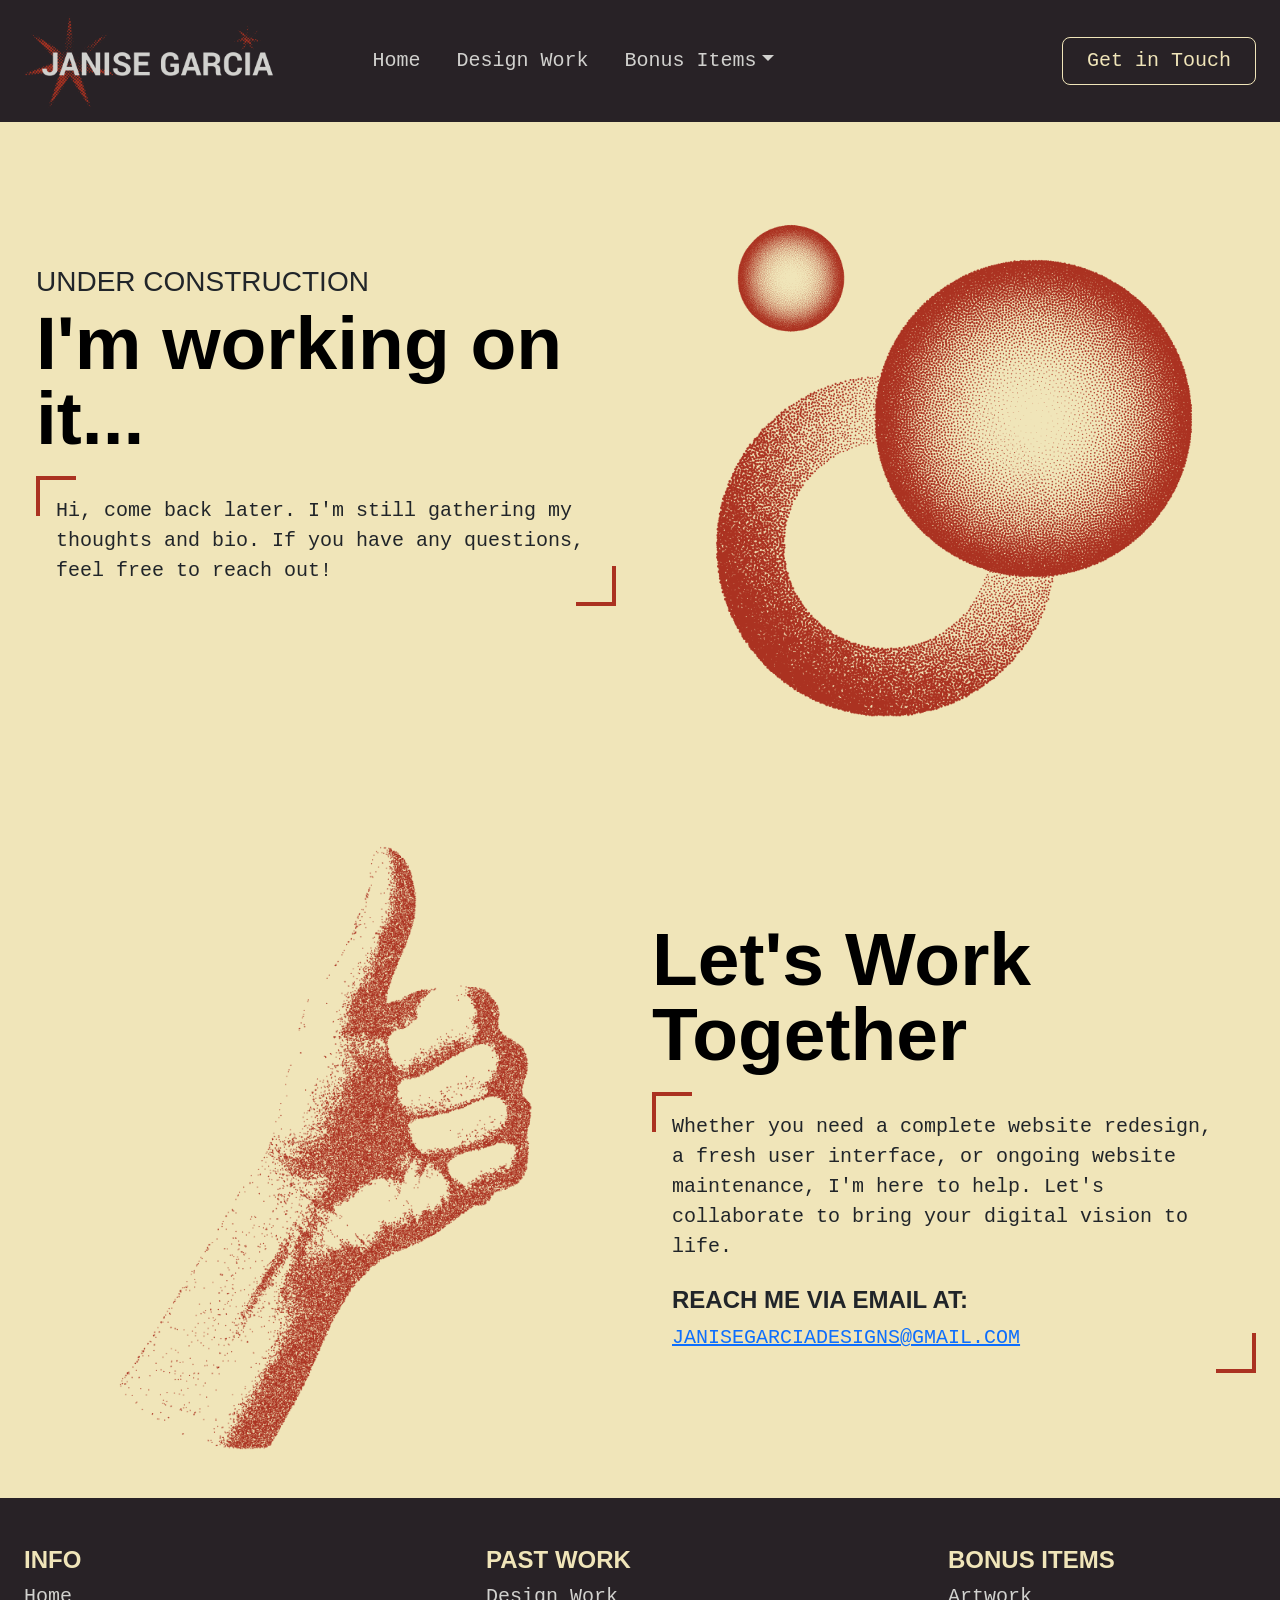
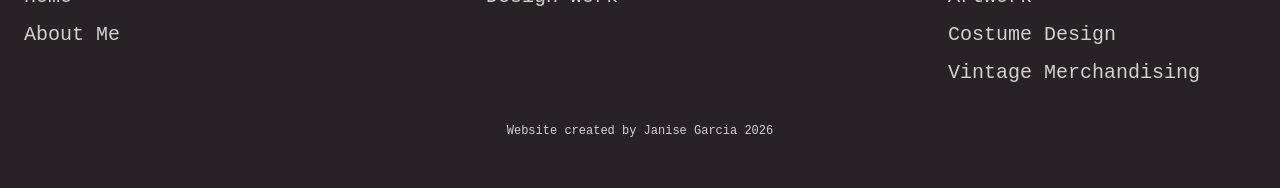
==== about-me.html @ a2112a42 "navigation update" ====
<!doctype html>
<html lang="en">
  <head>
    <meta charset="utf-8">
    <meta name="viewport" content="width=device-width, initial-scale=1.0">
    <title>JANISE GARCIA | ABOUT ME</title>
    <!-- Bootstrap CSS -->
    <link rel="stylesheet" href="bootstrap-5.3.8-dist/css/bootstrap.min.css">
        <!-- Main CSS -->
    <link rel="stylesheet" href="css/main.css">



  </head>
  <body>

<!-- Navigation -->
<nav class="navbar navbar-expand-lg" aria-label="Thirteenth navbar example" >
          <div class="container"> 
              <a class="navbar-brand col-lg-3 me-0" href="index.html">
                <img src="images/logo.png" alt="Janise Garcia Logo" width="250" height="auto">
              </a>            
            <button class="navbar-toggler" type="button"
              data-bs-toggle="collapse"
              data-bs-target="#navbarsExample11"
              aria-controls="navbarsExample11" 
              aria-expanded="false"
              aria-label="Toggle navigation">
              <span class="navbar-toggler"><span>MENU</span></span>
            </button>
            <div
              class="collapse navbar-collapse d-lg-flex"
              id="navbarsExample11">

              <ul class="navbar-nav col-lg-6 justify-content-lg-center">
                <li class="nav-item">
                  <a class="nav-link" href="index.html">Home</a>
                </li>
                <li class="nav-item"><a class="nav-link" href="design-work.html">Design Work</a></li>
                <li class="nav-item dropdown">
                  <a
                    class="nav-link dropdown-toggle"
                    href="#"
                    data-bs-toggle="dropdown"
                    aria-expanded="false">Bonus Items</a>
                  <ul class="dropdown-menu">
                    <li><a class="dropdown-item active" aria-current="page" href="about-me.html">About Me</a></li>
                    <li>
                      <a class="dropdown-item" href="artwork.html">Artwork</a>
                    </li>
                    <li>
                      <a class="dropdown-item" href="vintage-merchandising.html">Vintage Merchandising</a>
                    </li>
                  </ul>
                </li>
              </ul>
              <div class="d-lg-flex col-lg-3 justify-content-lg-end">
                      <button type="button" class="btn btn-outline-secondary btn-lg px-4">
                        Get in Touch
                      </button>
              </div>
            </div>
          </div>
        </nav>


<!-- Hero -->
      <div class="hero container">
        <div class=" hero-content row flex-lg-row-reverse align-items-center g-5 py-5">
          <div class="col-10 col-sm-8 col-lg-6">
            <img
              src="images/inprogress2.png"
              class="d-block mx-lg-auto img-fluid"
              alt="Bootstrap Themes"
              width="700"
              height="500"
              loading="lazy"
            />
          </div>
          <div class="col-lg-6">
            <h3>UNDER CONSTRUCTION</h3>
            <h1 class="display-5 fw-bold text-body-emphasis lh-1 mb-3">
              I'm working on it...
            </h1>
            <div class="box">
            <p>
              Hi, come back later. I'm still gathering my thoughts and bio. If you have any questions, 
              feel free to reach out!
            </p>
            </div>
            <div class="tibit mt-5 pb-0 mb-0">
              <h3><strong>
                </strong>
              </h3>
            </div>
            <div class="d-grid gap-2 d-md-flex justify-content-md-start">
            </div>
          </div>
        </div>
      </div>


      
<!-- Contact Me -->
      <div class="contact container">
        <div class="contact-content row flex-lg-row-reverse align-items-center py-5">
                    <div class="col-lg-6">
            <h1 class="display-5 fw-bold text-body-emphasis lh-1 mb-3">
              Let's Work Together
            </h1>
            <div class="box">
            <p class="lead">
            Whether you need a complete website redesign, a fresh user interface,
            or ongoing website maintenance, I'm here to help. Let's collaborate
            to bring your digital vision to life.
            </p>
            <br>
            <h4><strong>REACH ME VIA EMAIL AT:</strong></h4>
            <p class="lead">
            <a href="mailto:janisegarciadesigns@gmail.com">JANISEGARCIADESIGNS@GMAIL.COM</a></p>
          </div>
          </div>
          <div class="col-10 col-sm-8 col-lg-6">
            <img
              src="images/thumbsup.png"
              class="d-block mx-lg-auto img-fluid"
              alt="Bootstrap Themes"
              width="700"
              height="500"
              loading="lazy"
            />
          </div>
        </div>
      </div>






<!-- footer -->
      <section class="footer container">
        <div class="row py-lg-5">
          <div class=" mx-auto">
      <footer class="py-0">
        <div class="d-flex justify-content-between align-items-top">
          <div class="col-6 col-md-3 mb-3">
            <h4>INFO</h4>
            <ul class="nav flex-column">
              <li class="nav-item mb-2">
                <a href="#" class="footer-link p-0 text-body-secondary">Home</a>
              </li>
              <li class="nav-item mb-2">
                <a href="#" class="footer-link p-0 text-body-secondary">About Me</a>
              </li>
            </ul>
          </div>
          <div class="col-6 col-md-3 mb-3">
            <h4>PAST WORK</h4>
            <ul class="nav flex-column">
              <li class="nav-item mb-2">
                <a href="#" class="footer-link p-0 text-body-secondary">Design Work</a>
              </li>
            </ul>
          </div>
          <div class="col-6 col-md-3 mb-3">
            <h4>BONUS ITEMS</h4>
            <ul class="nav flex-column">
              <li class="nav-item mb-2">
                <a href="#" class="footer-link p-0 text-body-secondary">Artwork</a>
              </li>
              <li class="nav-item mb-2">
                <a href="#" class="footer-link p-0 text-body-secondary">Costume Design</a>
              </li>
              <li class="nav-item mb-2">
                <a href="#" class="footer-link p-0 text-body-secondary">Vintage Merchandising</a>
              </li>
            </ul>
          </div>
        </div>
      </footer>
      <p class="footer text">Website created by Janise Garcia 2026</p>
    </div>
  </div>
</section>






    
    
    <!-- Bootstrap JS (place before closing body tag) -->
    <script src="bootstrap-5.3.8-dist/js/bootstrap.bundle.min.js"></script>
  </body>
</html>
---- css/main.css ----
* {
margin: 0;
padding: 0;
box-sizing: border-box;
}

@font-face {
            font-family: 'Geist';
            src: url('Geist/static/Geist-Black.ttf') format('ttf');
            src: url('Geist/static/Geist-Bold.ttf') format('ttf');
            src: url('Geist/static/Geist-ExtraBold.ttf') format('ttf');
            src: url('Geist/static/Geist-ExtraLight.ttf') format('ttf');

            src: url('Geist/static/Geist-Light.ttf') format('ttf');
            src: url('Geist/static/Geist-Medium.ttf') format('ttf');
            src: url('Geist/static/Geist-Regular.ttf') format('ttf');
            src: url('Geist/static/Geist-SemiBold.ttf') format('ttf');
            src: url('Geist/static/Geist-Thin.ttf') format('ttf');

        }

@font-face {
            font-family: 'Geist Mono';
            src: url('Geist_Mono/static/GeistMono-Black.ttf') format('ttf');
            src: url('Geist_Mono/static/GeistMono-Bold.ttf') format('ttf');
            src: url('Geist_Mono/static/GeistMono-ExtraBold.ttf') format('ttf');
            src: url('Geist_Mono/static/GeistMono-ExtraLight.ttf') format('ttf');

            src: url('Geist_Mono/static/GeistMono-Light.ttf') format('ttf');
            src: url('Geist_Mono/static/GeistMono-Medium.ttf') format('ttf');
            src: url('Geist_Mono/static/GeistMono-Regular.ttf') format('ttf');
            src: url('Geist_Mono/static/GeistMono-SemiBold.ttf') format('ttf');
            src: url('Geist_Mono/static/GeistMono-Thin.ttf') format('ttf');

        }

html, body {
  overflow-x: hidden;
  max-width: 100%;
}


 body {
font-family: 'Geist Mono', monospace;
font-weight: 400;
font-style: normal;
        }
 h1, h2, h3, h4 {
  font-family: "Geist Sans", sans-serif;
  font-optical-sizing: auto;
font-weight: 400;
  font-style: normal;        
}

h1{font-size:75px!important;}

p.footer.text{text-align: center; font-size:12px; margin-bottom:0px; margin-top:10px;}

.d-flex.justify-content-between.align-items-top h4{color:#f0e5b9;font-weight: 700 !important;}

  .logo{
   font-family: "Geist Sans", sans-serif;
  font-optical-sizing: auto;
  font-weight:400;
 }



nav{background:#282226;color:#d1d1ce;}
nav{background:#282226;color:#d1d1ce;}


.navbar.navbar-expand-lg{
    width: 100%;
    max-width: 100%;
    height: auto;
padding-right:24px;
    padding-left: 24px;
}
.navbar.navbar-expand-lg .container{width:100%;max-width:100%;height:auto;padding:0px;}

.navbar-toggler { border:none!important;color:#f0e5b9;
}

@media (min-width: 960px) {
    .flex-lg-row-reverse {
        flex-direction: row-reverse !important;
    }
  }

@media (min-width: 992px) {
    .navbar-expand-lg .navbar-collapse {
        justify-content:space-between;
    }
}
 



 .hero {background:#f0e5b9;width:100%;max-width:100%;height:auto;}
 .hero-content {
    margin-left: auto;
    margin-right: auto;
    max-width: 1350px;
}

.past-work{background:#282226;color:#d1d1ce;width:100%;max-width:100%;height:auto;}
.past-work h1{color:#f0e5b9!important;}
.past-work-content {
    margin-left: auto;
    margin-right: auto;
    max-width: 1350px;
}

.album{background:#282226;color:#d1d1ce;width:100%;max-width:100%;}
.album-card{
    margin-left: auto;
    margin-right: auto;
    max-width: 1350px;}

.contact{background:#f0e5b9;width:100%;max-width:100%;}
.contact-content {
    margin-left: auto;
    margin-right: auto;
    max-width: 1350px;
}


.box {
  --b: 4px;   /* thickness of the border */
  --c: #ab3221;   /* color of the border */
  --w: 40px;  /* width of border */
  padding: var(--b); /* space for the border */
  position:relative;
  padding:20px 20px 20px 20px;
  margin-top:20px;
}
.box::before {
  content :"";
  position: absolute;
  inset: 0;
  background: var(--c,red);
  --_g: #0000 90deg,#000 0;
  --_p: var(--w) var(--w) no-repeat;
  --mask:
    conic-gradient(from 90deg  at top    var(--b) left  var(--b),var(--_g)) 0    0    / var(--_p),
    conic-gradient(from -90deg at bottom var(--b) right var(--b),var(--_g)) 100% 100% / var(--_p);
    -webkit-mask: var(--mask);
            mask: var(--mask);
}


.box p{padding-bottom:0px; margin-bottom:0px;font-size: 1.25rem;
    font-weight:300;}

h4.details{
    font-size: 15px !important;
    padding: 5px;
    background: #c8af6c;
    color: #282226;
    margin-bottom: 18px;
    font-weight: 600;
}


h3.title{font-weight:800;color:#f0e5b9!important;}


.thumbnail{
  height:225px;
  background-size: cover; /* Ensures the image covers the entire area, potentially cropping edges */
  background-position: center; /* Centers the image */
  background-repeat: no-repeat; /* Prevents image repetition */
}


.thumbnail2{
  height:225px;
  background-size: contain; /* Ensures the image covers the entire area, potentially cropping edges */
  background-position: center; /* Centers the image */
  background-repeat: no-repeat; /* Prevents image repetition */
}



button.btn.btn-outline-secondary{
    border-color:#f0e5b9;
    color:#f0e5b9;
}

button.btn.btn-outline-secondary:hover{
    background-color:#f0e5b9;
    color: #282226;
}

.tools.container{background-color:#c8af6c;color:#282226;width:100%;max-width:100%;height:auto;}
.tools.container h1{color:#282226!important;}
.tools-content {
    margin-left: auto;
    margin-right: auto;
    max-width: 1350px;
}

section.footer{background:#282226;color:#d1d1d1;width:100%;max-width:100%;height:auto;}
li .nav-item{color:#d1d1d1;}


.port{display: flex;justify-content: space-between;}
.project{width:100%;}
.innerproject{background:linear-gradient(305deg, rgb(0 0 0 / 90%) 0%, rgb(0 0 0 / 80%) 23%, rgb(171 50 33 / 81%) 100%);height: 100%;display: flex;
    flex-direction: column;
    align-items: center;
    justify-content: space-between;}

.navbar-nav .nav-link.active{
  color:#f0e5b9!important; border-bottom: 1px solid red;
}
.navbar-nav .nav-link:hover{
  color:#f0e5b9!important; border-bottom: 1px solid red;
}

.nav-link {
  font-size:20px!important;
  color:#d1d1ce!important;
  margin:0px 0px 0px 20px;
    display: block;
    padding: var(--bs-nav-link-padding-y) var(--bs-nav-link-padding-x);
    font-weight: var(--bs-nav-link-font-weight);
    text-decoration: none;
    background: 0 0;
    border: 0;
    transition: color .15s 
ease-in-out, background-color .15s 
ease-in-out, border-color .15s 
ease-in-out;
}

footer{    margin-left: auto;
    margin-right: auto;
    max-width: 1350px;

}
.footer-link{
  font-size:20px!important;
  color:#d1d1ce!important;
    display: block;
    padding: var(--bs-nav-link-padding-y) var(--bs-nav-link-padding-x);
    font-weight: var(--bs-nav-link-font-weight);
    text-decoration: none;
    background: 0 0;
    border: 0;
    transition: color .15s 
ease-in-out, background-color .15s 
ease-in-out, border-color .15s 
ease-in-out;
}


section.footer{
  padding-left:24px;
  padding-right:24px;
}

.box a[href^="mailto:"] {
  overflow-wrap: anywhere;
}

@media (max-width:991px) {
.navbar.navbar-expand-lg{
  padding-right: 15px;
  padding-left:15px;}
  .navbar-toggler{
    padding:0px;}
  .hero-content.row.flex-lg-row-reverse.align-items-center.g-5.py-5 .col-lg-6{
       padding:0px;
   }
   .hero{
       padding-left:15px!important;padding-right:15px!important;
   }
   .mx-auto{padding-left:0px; padding-right:0px;}
.past-work{
    padding-left:15px!important;
    padding-right:15px!important;
}
.album-card.container.pb-5{
    padding-left:15px!important;
    padding-right:15px!important;
}
.tools.container{
    padding-left:15px!important;
    padding-right:15px!important;
}

.contact-content.row.flex-lg-row-reverse.align-items-center.py-5 .col-lg-6{
       padding:0px;
   }

   .contact .container{
       padding-left:15px!important;
       padding-right:15px!important;
   }
   .footer.container{padding-top:48px!important; padding-bottom:24px!important;}
}


@media (max-width:570px) {
    h1 {
        font-size: 48px !important;
    }
  
.row.row-cols-1.row-cols-sm-1.row-cols-md-1.py-5 .col .d-flex.flex-row.justify-content-start{
  display:flex!important;    
  flex-direction: column!important;

}
.d-flex.flex-row.justify-content-start .px-4{
  padding-left:0px!important;
  padding-right:0px!important;
}
.row.row-cols-1.row-cols-sm-2.row-cols-md-3.g-3{
  row-gap:28px;
}
.row.row-cols-1.row-cols-sm-1.row-cols-md-1.py-5{
  padding-bottom:0px!important;
}
.thumbnail {
    height: 325px!important;
}
button.btn.btn-outline-secondary.btn-lg.px-4{
    padding:8px 24px!important;
}


}
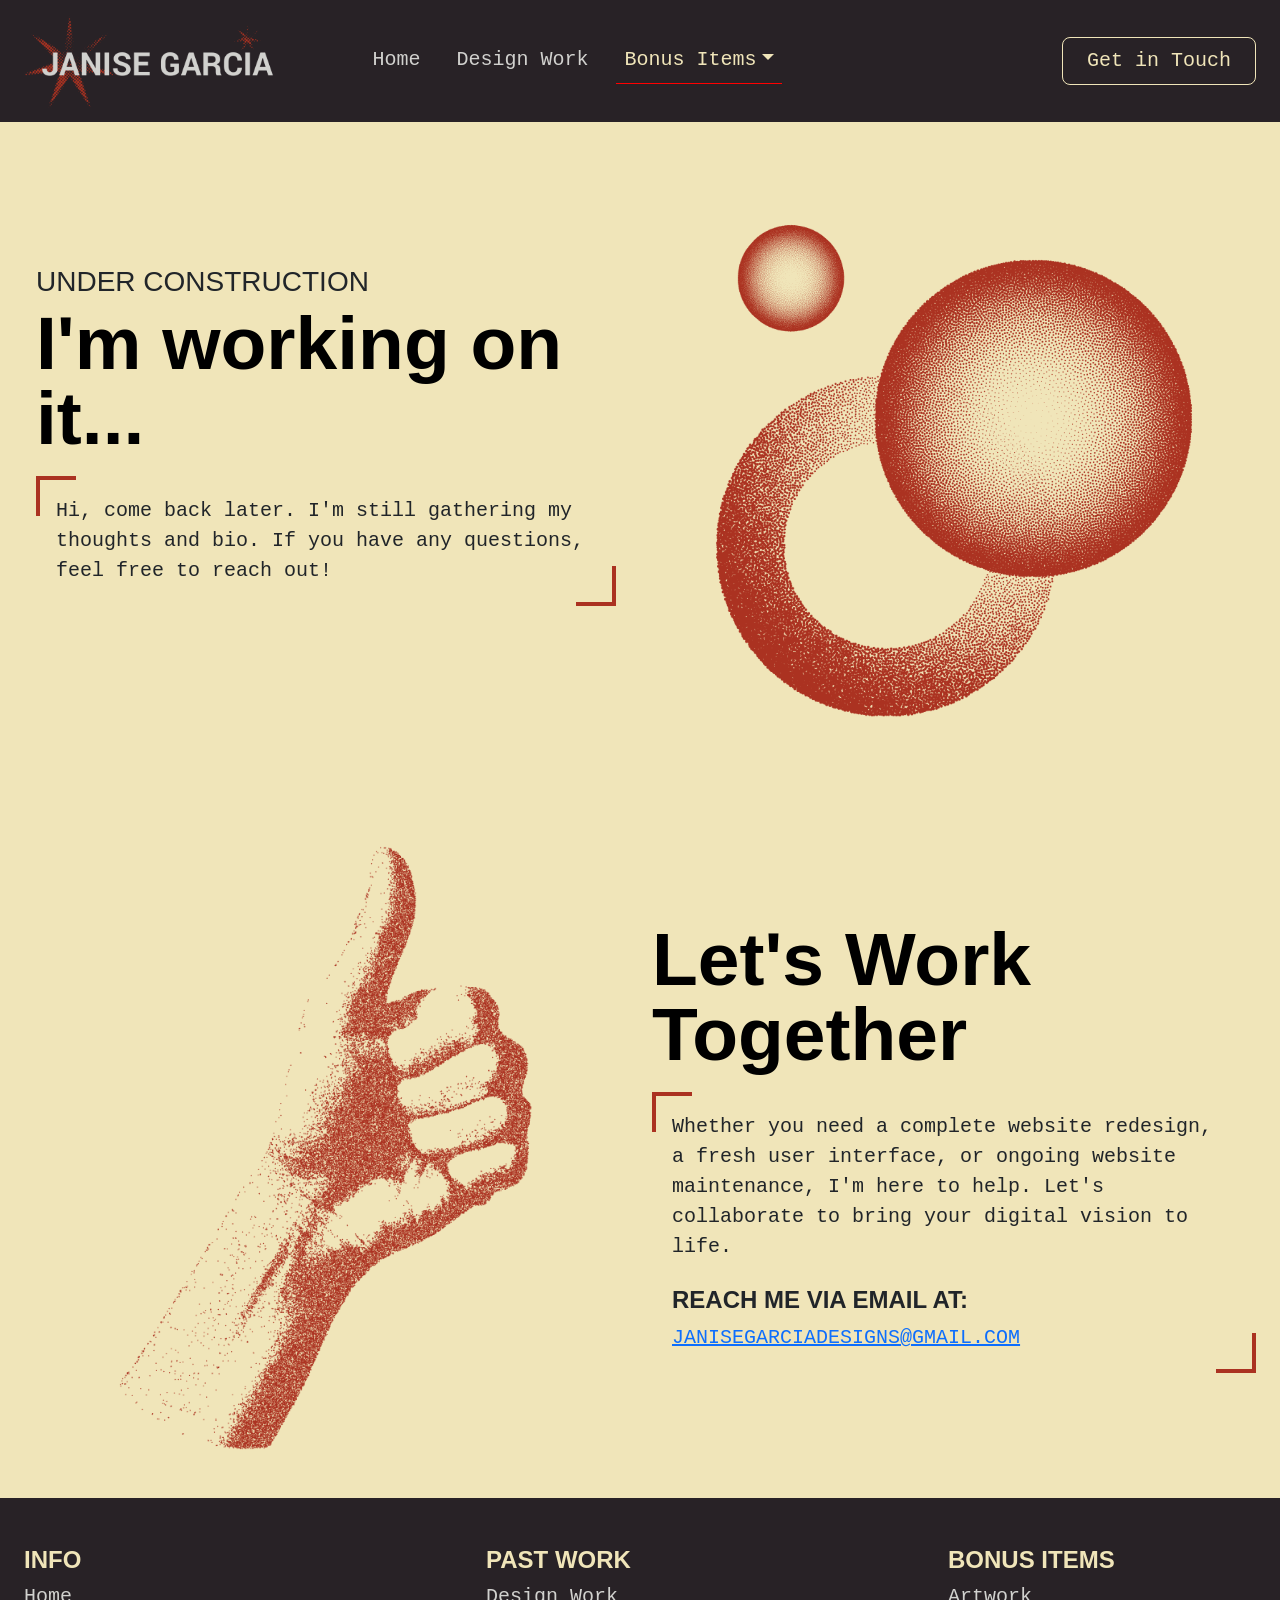
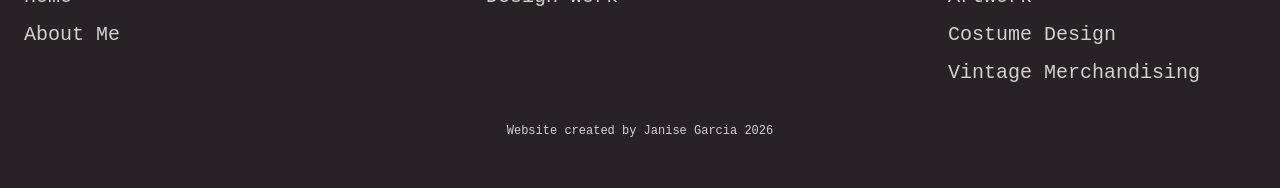
==== commit 4e703129: "about me active link" ====
--- a/about-me.html
+++ b/about-me.html
@@ -39,7 +39,7 @@
                 <li class="nav-item"><a class="nav-link" href="design-work.html">Design Work</a></li>
                 <li class="nav-item dropdown">
                   <a
-                    class="nav-link dropdown-toggle"
+                    class="nav-link dropdown-toggle active"
                     href="#"
                     data-bs-toggle="dropdown"
                     aria-expanded="false">Bonus Items</a>
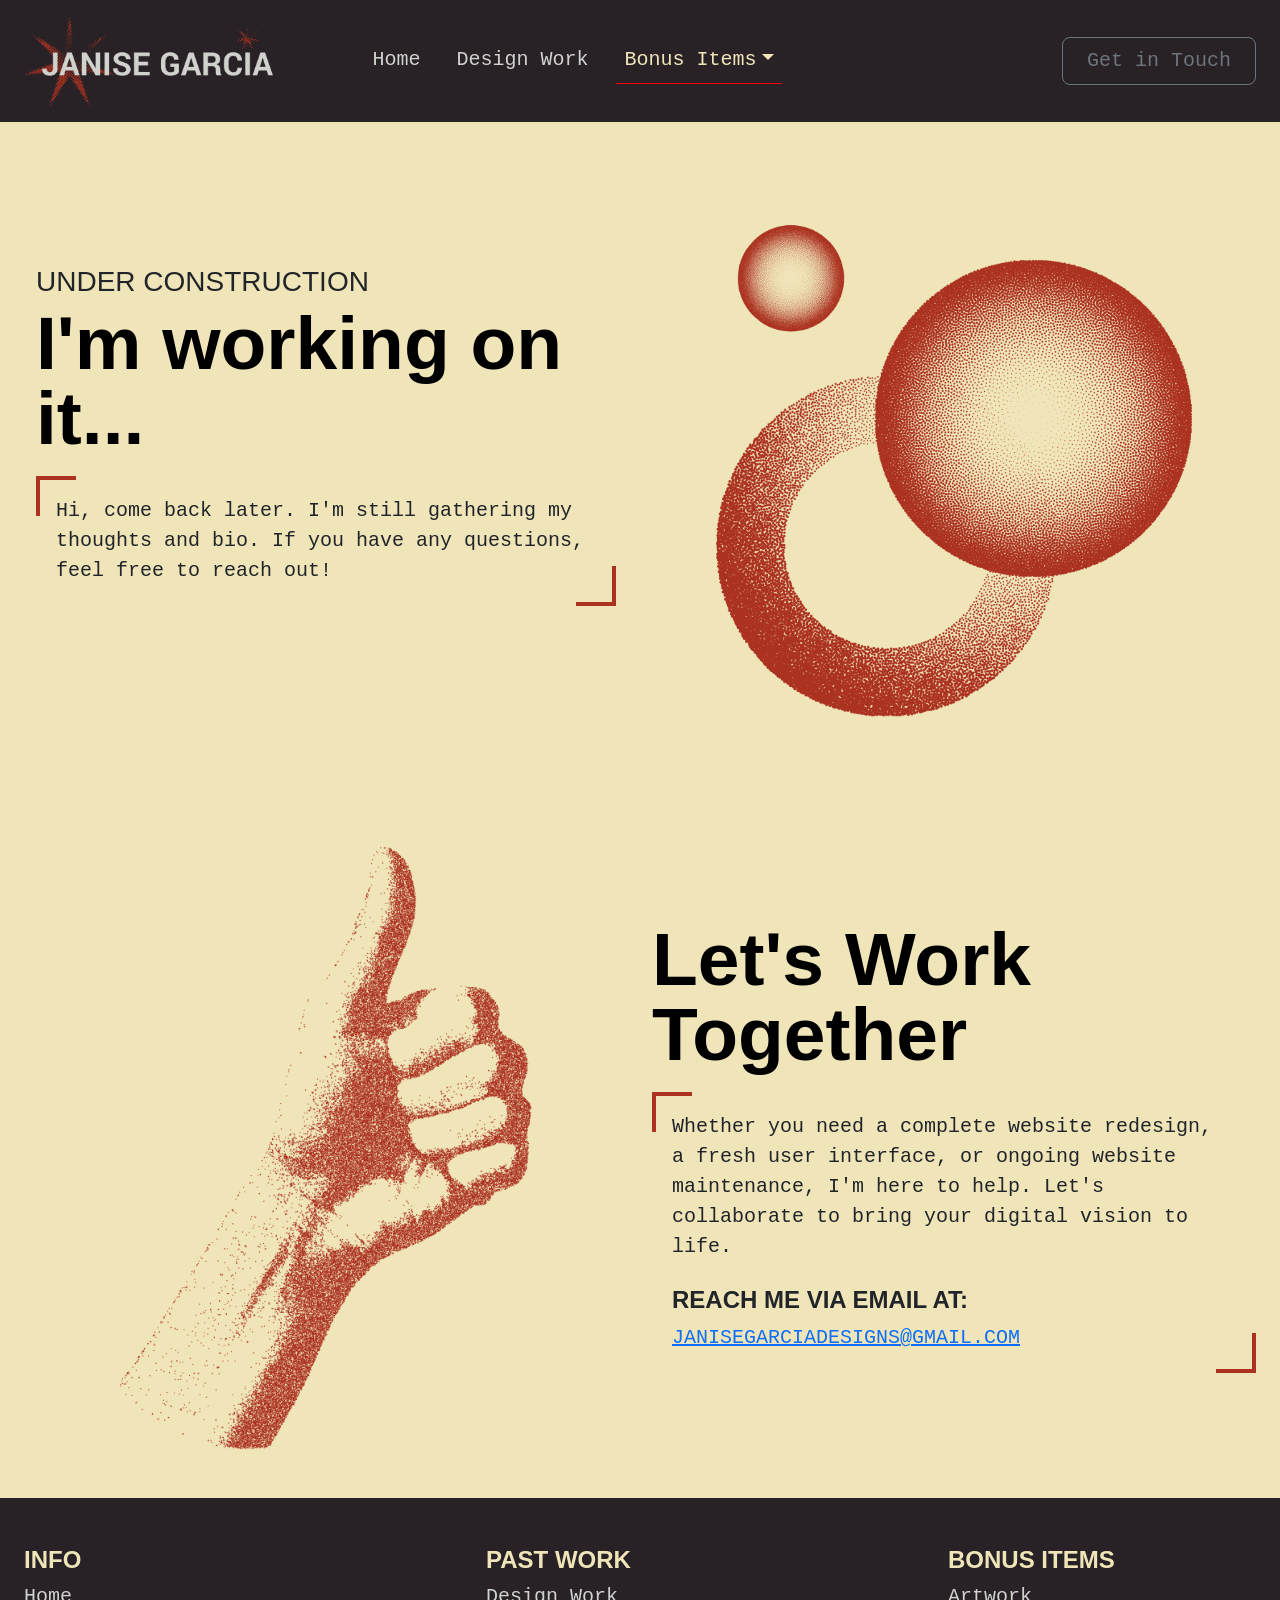
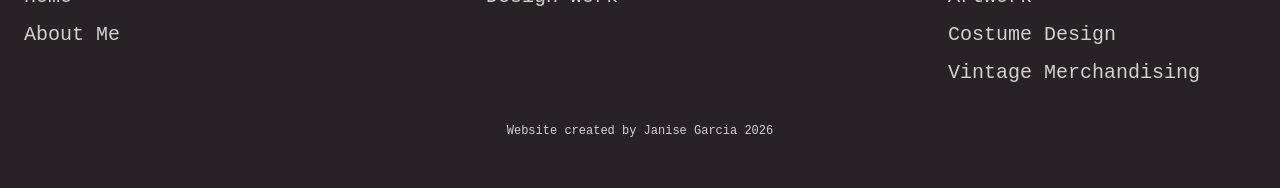
==== commit bf55e725: "button update" ====
--- a/about-me.html
+++ b/about-me.html
@@ -54,11 +54,11 @@
                   </ul>
                 </li>
               </ul>
-              <div class="d-lg-flex col-lg-3 justify-content-lg-end">
-                      <button type="button" class="btn btn-outline-secondary btn-lg px-4">
-                        Get in Touch
-                      </button>
-              </div>
+<div class="d-lg-flex col-lg-3 justify-content-lg-end">
+  <a href="index.html#contact" class="btn btn-outline-secondary btn-lg px-4">
+    Get in Touch
+  </a>
+</div>
             </div>
           </div>
         </nav>
--- a/css/main.css
+++ b/css/main.css
@@ -39,7 +39,9 @@
   overflow-x: hidden;
   max-width: 100%;
 }
-
+html {
+  scroll-behavior: smooth;
+}
 
  body {
 font-family: 'Geist Mono', monospace;
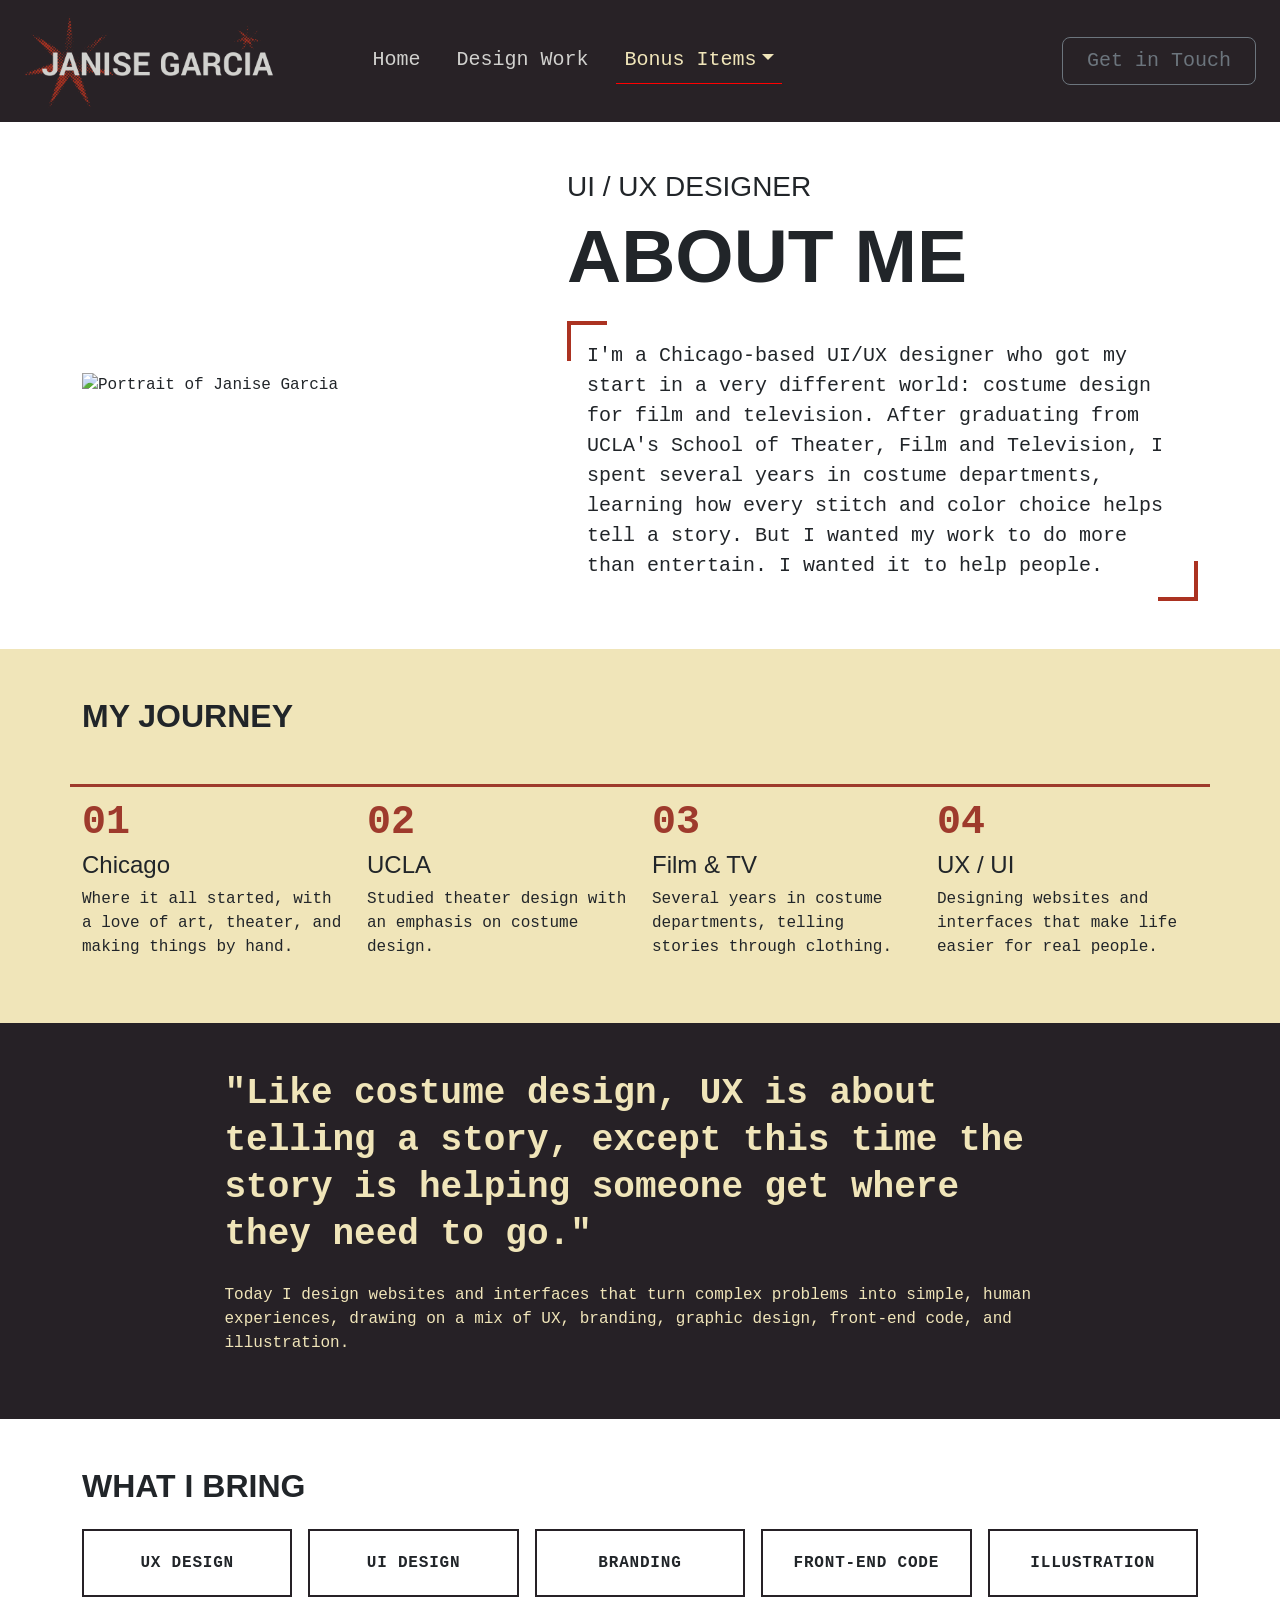
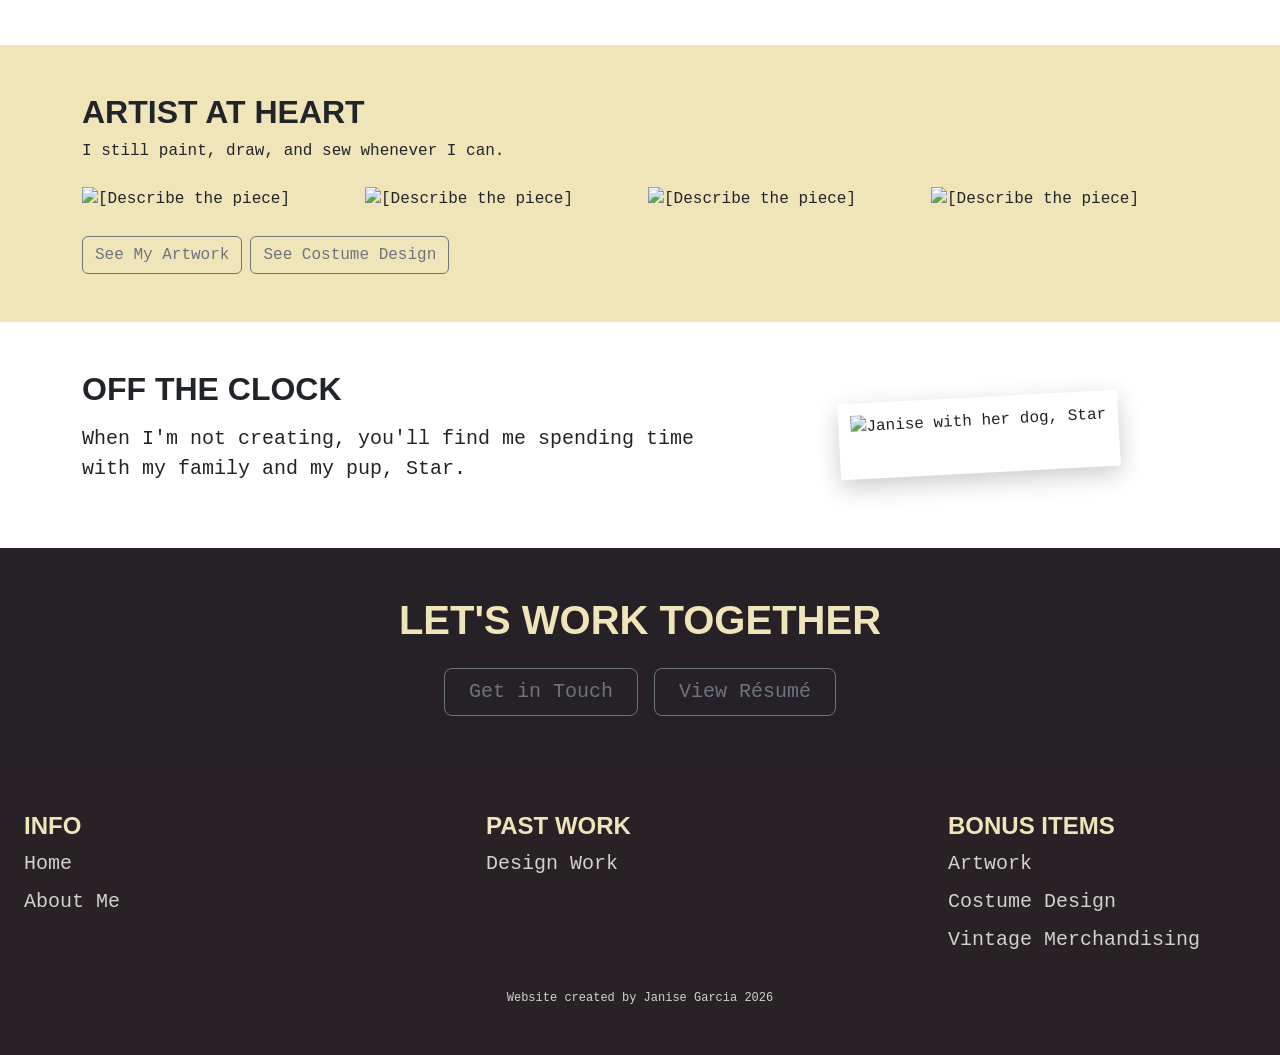
==== commit 37b0e23a: "update About Me" ====
--- a/about-me.html
+++ b/about-me.html
@@ -65,74 +65,128 @@
 
 
 <!-- Hero -->
-      <div class="hero container">
-        <div class=" hero-content row flex-lg-row-reverse align-items-center g-5 py-5">
-          <div class="col-10 col-sm-8 col-lg-6">
-            <img
-              src="images/inprogress2.png"
-              class="d-block mx-lg-auto img-fluid"
-              alt="Bootstrap Themes"
-              width="700"
-              height="500"
-              loading="lazy"
-            />
-          </div>
-          <div class="col-lg-6">
-            <h3>UNDER CONSTRUCTION</h3>
-            <h1 class="display-5 fw-bold text-body-emphasis lh-1 mb-3">
-              I'm working on it...
-            </h1>
-            <div class="box">
-            <p>
-              Hi, come back later. I'm still gathering my thoughts and bio. If you have any questions, 
-              feel free to reach out!
-            </p>
-            </div>
-            <div class="tibit mt-5 pb-0 mb-0">
-              <h3><strong>
-                </strong>
-              </h3>
-            </div>
-            <div class="d-grid gap-2 d-md-flex justify-content-md-start">
-            </div>
-          </div>
-        </div>
-      </div>
-
-
-      
-<!-- Contact Me -->
-      <div class="contact container">
-        <div class="contact-content row flex-lg-row-reverse align-items-center py-5">
-                    <div class="col-lg-6">
-            <h1 class="display-5 fw-bold text-body-emphasis lh-1 mb-3">
-              Let's Work Together
-            </h1>
-            <div class="box">
-            <p class="lead">
-            Whether you need a complete website redesign, a fresh user interface,
-            or ongoing website maintenance, I'm here to help. Let's collaborate
-            to bring your digital vision to life.
-            </p>
-            <br>
-            <h4><strong>REACH ME VIA EMAIL AT:</strong></h4>
-            <p class="lead">
-            <a href="mailto:janisegarciadesigns@gmail.com">JANISEGARCIADESIGNS@GMAIL.COM</a></p>
-          </div>
-          </div>
-          <div class="col-10 col-sm-8 col-lg-6">
-            <img
-              src="images/thumbsup.png"
-              class="d-block mx-lg-auto img-fluid"
-              alt="Bootstrap Themes"
-              width="700"
-              height="500"
-              loading="lazy"
-            />
-          </div>
-        </div>
-      </div>
-
+<section class="about-hero container py-5">
+  <div class="row align-items-center g-5">
+    <div class="col-lg-5">
+      <img src="images/about/janise.jpg" class="img-fluid about-photo" alt="Portrait of Janise Garcia">
+    </div>
+    <div class="col-lg-7">
+      <h3>UI / UX DESIGNER</h3>
+      <h1 class="display-5 fw-bold mb-3">ABOUT ME</h1>
+      <div class="box">
+        <p class="lead">
+          I'm a Chicago-based UI/UX designer who got my start in a very different world:
+          costume design for film and television. After graduating from UCLA's School of
+          Theater, Film and Television, I spent several years in costume departments, learning
+          how every stitch and color choice helps tell a story. But I wanted my work to do more
+          than entertain. I wanted it to help people.
+        </p>
+      </div>
+    </div>
+  </div>
+</section>
+
+<!-- Journey -->
+<section class="about-journey">
+  <div class="container py-5">
+    <h2 class="fw-bold mb-5">MY JOURNEY</h2>
+    <div class="row row-cols-1 row-cols-md-2 row-cols-lg-4 g-4">
+      <div class="col journey-step">
+        <span class="journey-number">01</span>
+        <h4>Chicago</h4>
+        <p>Where it all started, with a love of art, theater, and making things by hand.</p>
+      </div>
+      <div class="col journey-step">
+        <span class="journey-number">02</span>
+        <h4>UCLA</h4>
+        <p>Studied theater design with an emphasis on costume design.</p>
+      </div>
+      <div class="col journey-step">
+        <span class="journey-number">03</span>
+        <h4>Film &amp; TV</h4>
+        <p>Several years in costume departments, telling stories through clothing.</p>
+      </div>
+      <div class="col journey-step">
+        <span class="journey-number">04</span>
+        <h4>UX / UI</h4>
+        <p>Designing websites and interfaces that make life easier for real people.</p>
+      </div>
+    </div>
+  </div>
+</section>
+
+<!-- Why I design for people -->
+<section class="about-quote">
+  <div class="container py-5">
+    <div class="row justify-content-center">
+      <div class="col-lg-9">
+        <p class="pull-quote">"Like costume design, UX is about telling a story, except this time the story is helping someone get where they need to go."</p>
+        <p>
+          Today I design websites and interfaces that turn complex problems into simple,
+          human experiences, drawing on a mix of UX, branding, graphic design, front-end code,
+          and illustration.
+        </p>
+      </div>
+    </div>
+  </div>
+</section>
+
+<!-- What I bring -->
+<section class="about-skills container py-5">
+  <h2 class="fw-bold mb-4">WHAT I BRING</h2>
+  <div class="row row-cols-2 row-cols-md-3 row-cols-lg-5 g-3">
+    <div class="col"><div class="skill-tile">UX Design</div></div>
+    <div class="col"><div class="skill-tile">UI Design</div></div>
+    <div class="col"><div class="skill-tile">Branding</div></div>
+    <div class="col"><div class="skill-tile">Front-End Code</div></div>
+    <div class="col"><div class="skill-tile">Illustration</div></div>
+  </div>
+</section>
+
+<!-- Paste your "Tools of the Trade" section from index.html here if you'd like -->
+
+<!-- Artist at heart -->
+<section class="about-artist">
+  <div class="container py-5">
+    <h2 class="fw-bold mb-2">ARTIST AT HEART</h2>
+    <p class="mb-4">I still paint, draw, and sew whenever I can.</p>
+    <div class="row row-cols-2 row-cols-lg-4 g-3 mb-4">
+      <div class="col"><img src="images/about/art-1.jpg" class="img-fluid artist-img" alt="[Describe the piece]" loading="lazy"></div>
+      <div class="col"><img src="images/about/art-2.jpg" class="img-fluid artist-img" alt="[Describe the piece]" loading="lazy"></div>
+      <div class="col"><img src="images/about/art-3.jpg" class="img-fluid artist-img" alt="[Describe the piece]" loading="lazy"></div>
+      <div class="col"><img src="images/about/art-4.jpg" class="img-fluid artist-img" alt="[Describe the piece]" loading="lazy"></div>
+    </div>
+    <div class="d-flex flex-wrap gap-2">
+      <a href="artwork.html" class="btn btn-outline-secondary">See My Artwork</a>
+      <a href="costume-design.html" class="btn btn-outline-secondary">See Costume Design</a>
+    </div>
+  </div>
+</section>
+
+<!-- Off the clock -->
+<section class="about-personal container py-5">
+  <div class="row align-items-center g-5 flex-lg-row-reverse">
+    <div class="col-lg-5 text-center">
+      <img src="images/about/janise-and-star.jpg" class="img-fluid snapshot" alt="Janise with her dog, Star">
+    </div>
+    <div class="col-lg-7">
+      <h2 class="fw-bold mb-3">OFF THE CLOCK</h2>
+      <p class="lead">When I'm not creating, you'll find me spending time with my family and my pup, Star.</p>
+    </div>
+  </div>
+</section>
+
+<!-- Closing -->
+<section class="about-closing">
+  <div class="container py-5 text-center">
+    <h2 class="display-6 fw-bold mb-4">LET'S WORK TOGETHER</h2>
+    <div class="d-flex flex-wrap justify-content-center gap-3">
+      <a href="index.html#contact" class="btn btn-outline-secondary btn-lg px-4">Get in Touch</a>
+      <!-- Optional: remove this button if you don't have a résumé PDF -->
+      <a href="files/janise-garcia-resume.pdf" class="btn btn-outline-secondary btn-lg px-4" target="_blank">View Résumé</a>
+    </div>
+  </div>
+</section>
 
 
 
--- a/css/main.css
+++ b/css/main.css
@@ -267,6 +267,195 @@
 .box a[href^="mailto:"] {
   overflow-wrap: anywhere;
 }
+
+
+/* Alternate background colors between plays */
+.play-section:nth-of-type(even) {
+  background: #f0e5b9;
+}
+
+.play-details {
+  font-size: .9rem;
+  letter-spacing: .05em;
+  text-transform: uppercase;
+  opacity: .75;
+}
+
+/* Costume sketches are usually tall, so use a portrait shape */
+.play-section .art-item img {
+  aspect-ratio: 3 / 2;
+}
+
+/* Keep the header from covering the heading after a jump link */
+.play-section {
+  scroll-margin-top: 20px;
+}
+
+
+
+.vm-photo.floorplan img{
+  aspect-ratio: auto; max-width:770px; width:100%;
+}
+
+.art-item.vm-photo.floorplan {display: flex;
+    flex-direction: column;
+    align-content: center;
+    align-items: center;
+}
+
+
+/* ---------- About Me ---------- */
+
+/* Hero photo */
+.about-photo {
+  width: 100%;
+  aspect-ratio: 4 / 5;
+  object-fit: cover;
+}
+
+/* Journey */
+.about-journey {
+  background: #f0e5b9;
+}
+.journey-step {
+  border-top: 3px solid #9e3a2c;
+  padding-top: 1rem;
+}
+.journey-number {
+  display: block;
+  font-size: 2.5rem;
+  font-weight: 700;
+  color: #9e3a2c;
+  line-height: 1;
+  margin-bottom: .5rem;
+}
+
+/* Pull quote section */
+.about-quote {
+  background: #262126;
+  color: #f0e5b9;
+}
+.pull-quote {
+  font-size: clamp(1.5rem, 3vw, 2.25rem);
+  font-weight: 700;
+  line-height: 1.3;
+  margin-bottom: 1.5rem;
+}
+
+/* Skill tiles */
+.skill-tile {
+  border: 2px solid #262126;
+  padding: 1.25rem 1rem;
+  text-align: center;
+  font-weight: 700;
+  text-transform: uppercase;
+  letter-spacing: .05em;
+  height: 100%;
+}
+
+/* Artist strip */
+.about-artist {
+  background: #f0e5b9;
+}
+.artist-img {
+  width: 100%;
+  aspect-ratio: 1 / 1;
+  object-fit: cover;
+}
+
+/* Snapshot-style personal photo */
+.snapshot {
+  background: #fff;
+  padding: 12px 12px 40px;
+  box-shadow: 0 8px 24px rgba(0, 0, 0, .2);
+  transform: rotate(-3deg);
+  max-width: 360px;
+}
+
+/* Closing */
+.about-closing {
+  background: #262126;
+  color: #f0e5b9;
+}
+
+
+
+
+
+
+
+
+
+
+
+
+
+
+
+
+
+
+
+
+
+/* Alternate background colors between sections */
+.vm-section:nth-of-type(even) {
+  background: #f0e5b9;
+}
+.vm-section {
+  scroll-margin-top: 20px;
+}
+
+.vm-hero-img {
+  width: 100%;
+  aspect-ratio: 4 / 3;
+  object-fit: cover;
+}
+
+/* Before/after and window photos: same shape so pairs line up */
+.ba-photo img,
+.vm-photo img {
+  width: 100%;
+  height: auto;
+  aspect-ratio: 4 / 3;
+  object-fit: cover;
+  cursor: zoom-in;
+}
+
+/* Before / After labels on top of the photo */
+.ba-photo {
+  position: relative;
+  display: block;
+}
+.ba-label {
+  position: absolute;
+  top: 12px;
+  left: 12px;
+  padding: 4px 12px;
+  font-size: .8rem;
+  font-weight: 700;
+  letter-spacing: .08em;
+  text-transform: uppercase;
+  background: #262126;
+  color: #f0e5b9;
+  z-index: 1;
+}
+.ba-label-after {
+  background: #9e3a2c;
+}
+
+
+
+
+
+
+
+
+
+
+
+
+
 
 @media (max-width:991px) {
 .navbar.navbar-expand-lg{
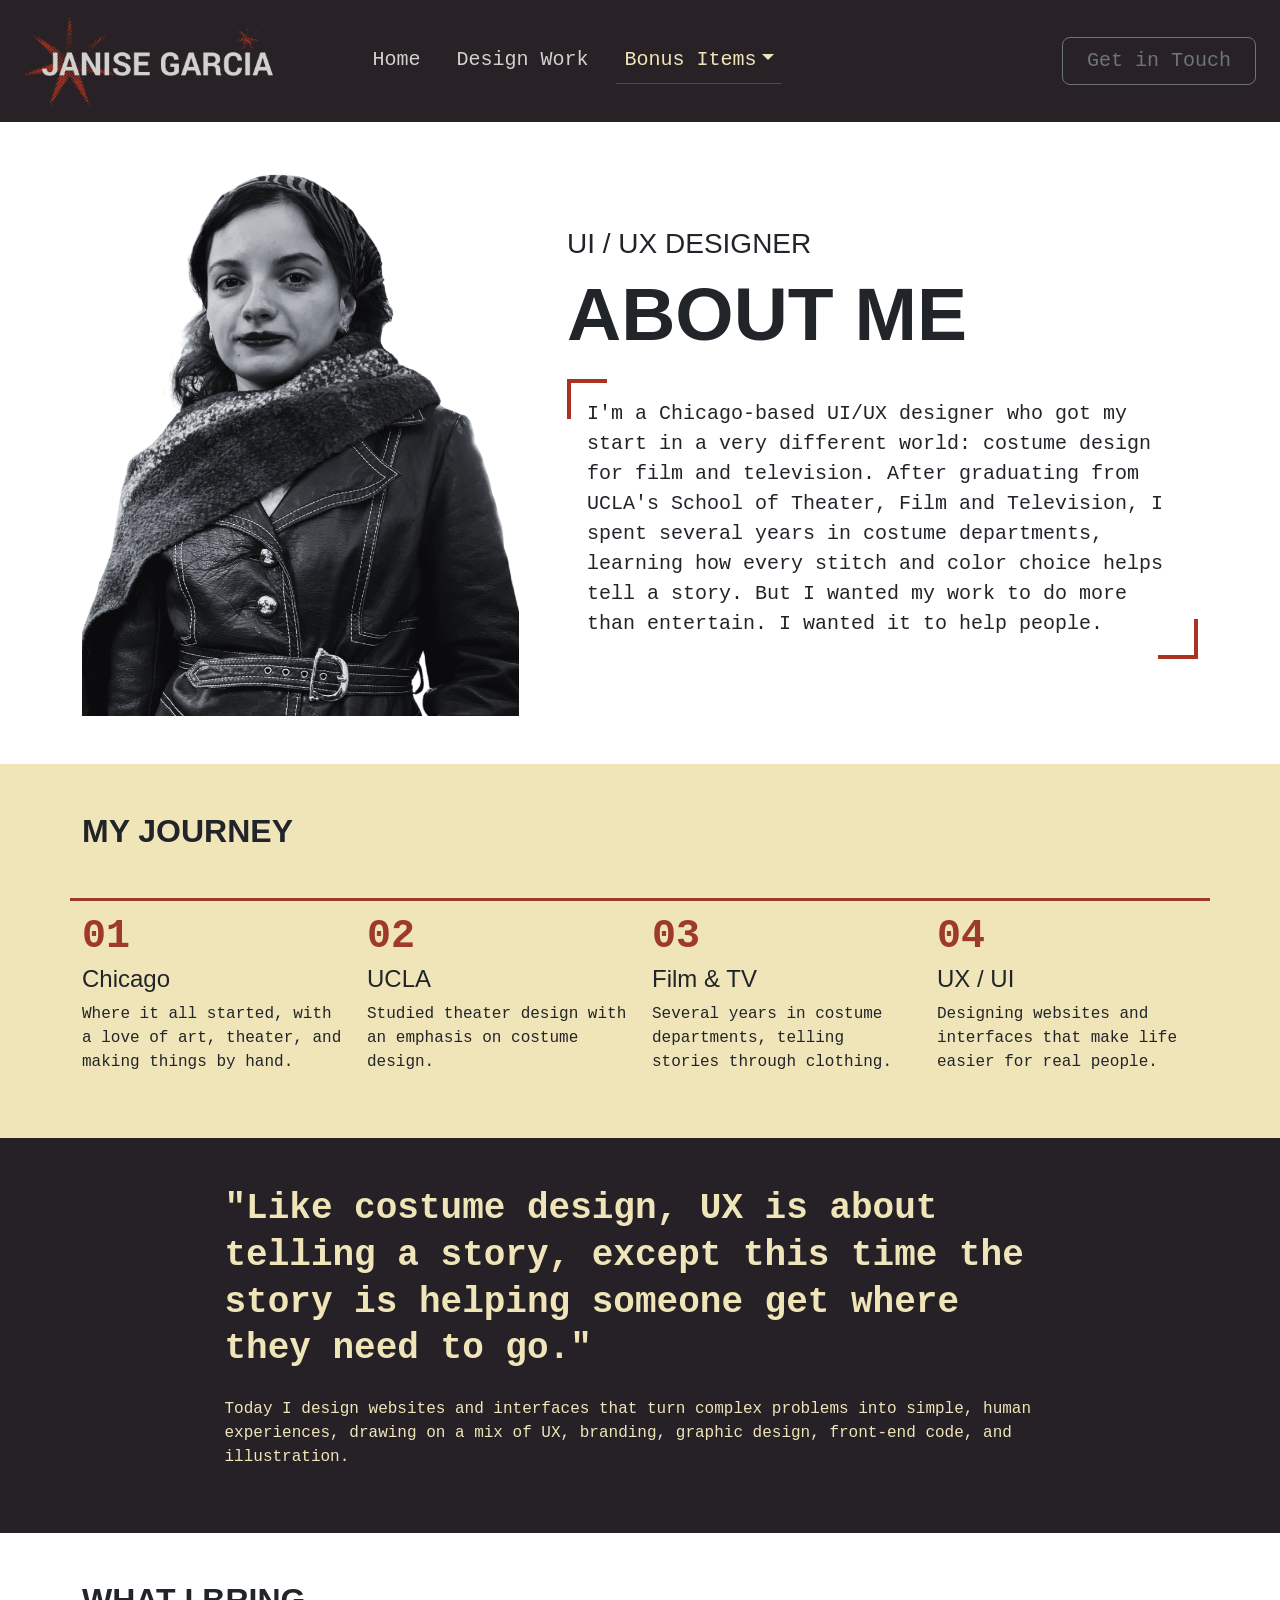
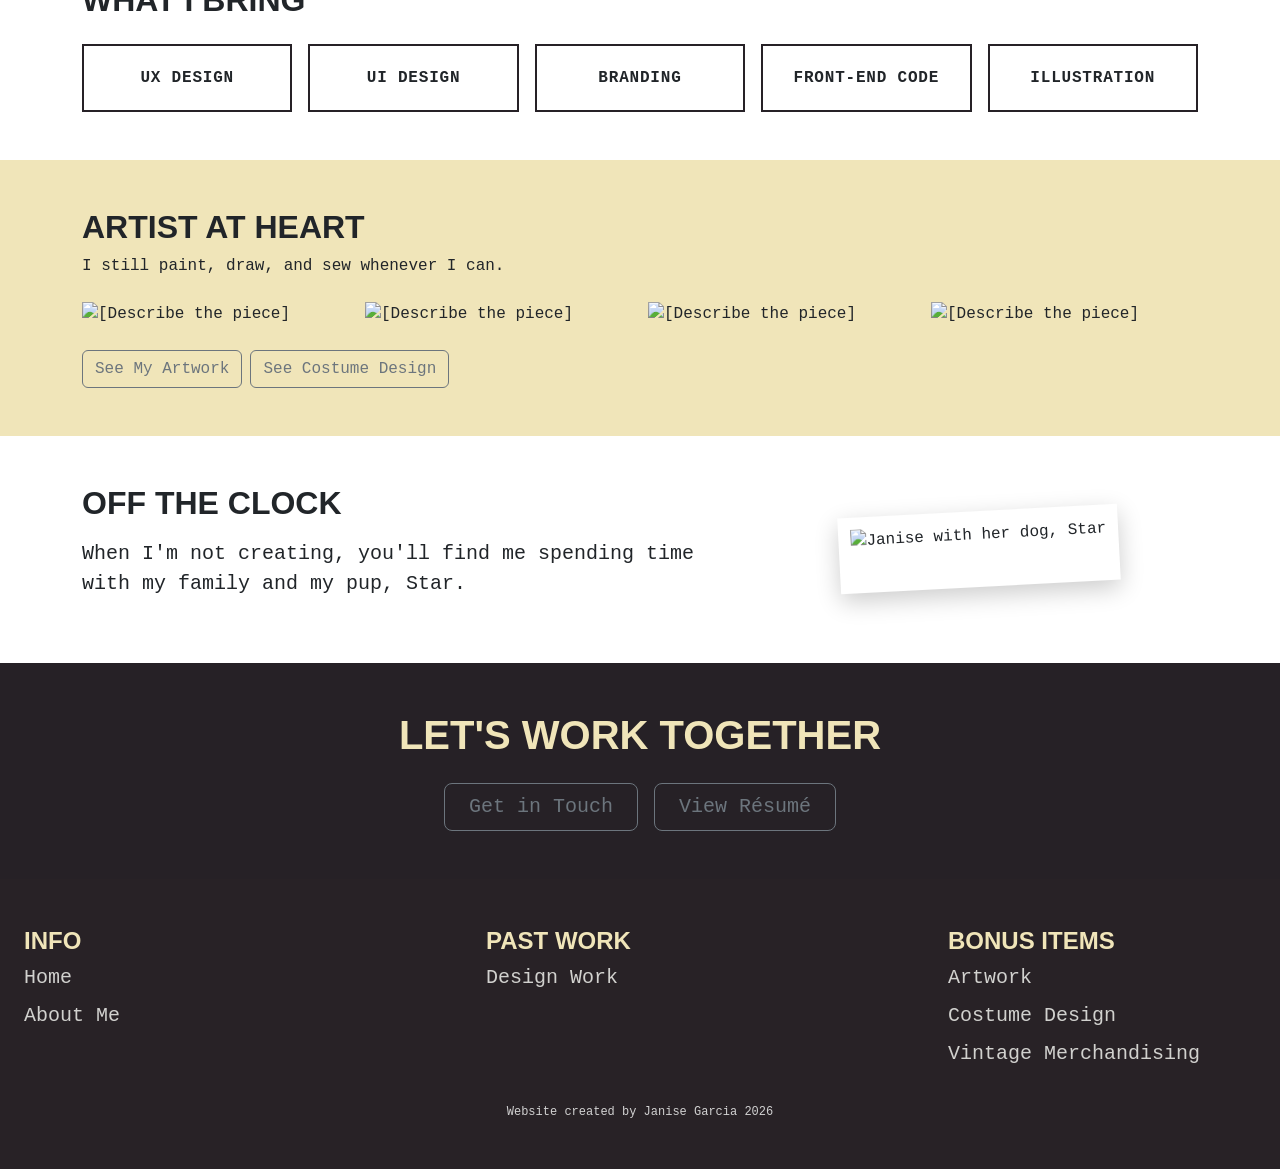
==== commit 70ed9a33: "added about me portrait" ====
--- a/about-me.html
+++ b/about-me.html
@@ -23,7 +23,7 @@
             <button class="navbar-toggler" type="button"
               data-bs-toggle="collapse"
               data-bs-target="#navbarsExample11"
-              aria-controls="navbarsExample11" 
+              aria-controls="navbarsExample11"
               aria-expanded="false"
               aria-label="Toggle navigation">
               <span class="navbar-toggler"><span>MENU</span></span>
@@ -44,13 +44,10 @@
                     data-bs-toggle="dropdown"
                     aria-expanded="false">Bonus Items</a>
                   <ul class="dropdown-menu">
-                    <li><a class="dropdown-item active" aria-current="page" href="about-me.html">About Me</a></li>
-                    <li>
-                      <a class="dropdown-item" href="artwork.html">Artwork</a>
-                    </li>
-                    <li>
-                      <a class="dropdown-item" href="vintage-merchandising.html">Vintage Merchandising</a>
-                    </li>
+                    <li><a class="dropdown-item active" href="about-me.html">About Me</a></li>
+                    <li><a class="dropdown-item" aria-current="page" href="artwork.html">Artwork</a></li>
+                    <li><a class="dropdown-item" href="costume-design.html">Costume Design</a></li>
+                    <li><a class="dropdown-item" href="vintage-merchandising.html">Vintage Merchandising</a></li>
                   </ul>
                 </li>
               </ul>
@@ -68,7 +65,7 @@
 <section class="about-hero container py-5">
   <div class="row align-items-center g-5">
     <div class="col-lg-5">
-      <img src="images/about/janise.jpg" class="img-fluid about-photo" alt="Portrait of Janise Garcia">
+      <img src="images/portrait.png" class="img-fluid about-photo" alt="Portrait of Janise Garcia">
     </div>
     <div class="col-lg-7">
       <h3>UI / UX DESIGNER</h3>
--- a/css/main.css
+++ b/css/main.css
@@ -382,12 +382,161 @@
 
 
 
-
-
-
-
-
-
+/* ---------- Design Work ---------- */
+.dw-section { scroll-margin-top: 20px; }
+.dw-dark {
+  background: #262126;
+  color: #f0e5b9;
+}
+
+/* Branding */
+.brand-logo {
+  background: #fff;
+  padding: 3rem;
+  display: flex;
+  align-items: center;
+  justify-content: center;
+  aspect-ratio: 1 / 1;
+}
+.brand-label {
+  font-size: .85rem;
+  text-transform: uppercase;
+  letter-spacing: .08em;
+  margin-bottom: .75rem;
+}
+.swatch { text-align: center; }
+.swatch span {
+  display: block;
+  width: 72px;
+  height: 72px;
+  border-radius: 50%;
+  border: 1px solid rgba(0, 0, 0, .15);
+  margin: 0 auto .5rem;
+}
+.swatch p {
+  font-size: .75rem;
+  margin: 0;
+}
+.type-sample {
+  display: flex;
+  justify-content: space-between;
+  align-items: baseline;
+  border-bottom: 1px solid rgba(0, 0, 0, .2);
+  padding: .5rem 0;
+}
+.type-name { font-size: .85rem; }
+.type-preview { font-size: 1.75rem; }
+
+.dw-photo img {
+  width: 100%;
+  aspect-ratio: 4 / 3;
+  object-fit: cover;
+  cursor: zoom-in;
+}
+
+/* Social filter tabs */
+.social-filter .nav-link {
+  border: 1px solid #262126;
+  border-radius: 0;
+  color: #262126;
+  background: transparent;
+}
+.social-filter .nav-link.active,
+.social-filter .nav-link:hover {
+  background: #262126;
+  color: #f0e5b9;
+}
+
+/* Social post tiles */
+.post-tile {
+  position: relative;
+  display: block;
+  overflow: hidden;
+}
+.post-tile img {
+  width: 100%;
+  aspect-ratio: 1 / 1;
+  object-fit: cover;
+  cursor: zoom-in;
+}
+.post-overlay {
+  position: absolute;
+  inset: 0;
+  display: flex;
+  flex-direction: column;
+  justify-content: center;
+  align-items: center;
+  text-align: center;
+  background: rgba(38, 33, 38, .8);
+  color: #f0e5b9;
+  font-weight: 700;
+  opacity: 0;
+  transition: opacity .2s ease;
+}
+.post-overlay small { font-weight: 400; }
+.post-tile:hover .post-overlay { opacity: 1; }
+
+
+
+
+/* ---------- Project cards ---------- */
+.project-card {
+  overflow: hidden;
+}
+
+.project-image {
+  display: flex;
+  align-items: center;
+  justify-content: center;
+  padding: 2rem;
+  min-height: 320px;
+}
+.project-image img {
+  max-width: 100%;
+  max-height: 340px;
+  object-fit: contain;
+}
+
+.project-info {
+  background: #262126;
+  color: #f0e5b9;
+  padding: 3rem;
+  display: flex;
+  flex-direction: column;
+}
+.project-tag {
+  text-transform: uppercase;
+  letter-spacing: .06em;
+  font-size: .9rem;
+  opacity: .8;
+  margin-bottom: .75rem;
+}
+.project-title {
+  font-weight: 700;
+  font-size: clamp(1.6rem, 3vw, 2.25rem);
+  margin-bottom: 1rem;
+}
+
+/* View Project link, pinned to the bottom of the panel */
+.project-link {
+  margin-top: auto;
+  padding-top: 1.5rem;
+  color: #f0e5b9;
+  font-weight: 700;
+  text-decoration: none;
+  align-self: flex-start;
+}
+.project-link span {
+  display: inline-block;
+  margin-left: .4rem;
+  transition: transform .2s ease;
+}
+.project-link:hover {
+  color: #f0e5b9;
+}
+.project-link:hover span {
+  transform: translateX(6px);
+}
 
 
 
@@ -443,6 +592,178 @@
 .ba-label-after {
   background: #9e3a2c;
 }
+
+
+
+
+
+
+
+
+/* =========================================================
+   Case Study pages (We Cine, Fine Feathered Friends, etc.)
+   Put this file in your css folder: css/case-study.css
+   Colors: #262126 dark · #f0e5b9 cream · #9e3a2c red
+   (swap in your exact values from main.css if they differ)
+   ========================================================= */
+
+/* Section backgrounds */
+.cs-section { scroll-margin-top: 20px; }
+.cs-dark {
+  background: #262126;
+  color: #f0e5b9;
+}
+.cs-cream { background: #f0e5b9; }
+
+/* Back link */
+.cs-back {
+  color: inherit;
+  font-weight: 700;
+  text-decoration: none;
+  font-size: .9rem;
+  letter-spacing: .05em;
+  text-transform: uppercase;
+}
+.cs-back:hover { text-decoration: underline; color: inherit; }
+.cs-back-light { color: #f0e5b9; }
+
+/* Big red step numbers (01, 02, 03...) */
+.cs-step {
+  font-size: 2.5rem;
+  font-weight: 700;
+  color: #9e3a2c;
+  line-height: 1;
+  margin-bottom: .5rem;
+}
+
+/* Quick facts row under the hero */
+.cs-facts .col {
+  border-top: 3px solid #9e3a2c;
+  padding-top: 1rem;
+}
+.cs-facts h5,
+.cs-label {
+  font-size: .85rem;
+  text-transform: uppercase;
+  letter-spacing: .08em;
+  margin-bottom: .5rem;
+}
+.cs-facts p { margin: 0; }
+
+/* Problem statement */
+.cs-statement {
+  font-size: clamp(1.4rem, 2.5vw, 2rem);
+  font-weight: 700;
+  line-height: 1.3;
+  margin-bottom: 1.5rem;
+}
+
+/* Research insight cards */
+.cs-card {
+  border: 2px solid #262126;
+  padding: 1.5rem;
+}
+.cs-card-number {
+  display: block;
+  font-size: 1.5rem;
+  font-weight: 700;
+  color: #9e3a2c;
+  margin-bottom: .5rem;
+}
+
+/* Persona */
+.cs-persona { border: 2px solid #262126; }
+.cs-persona-photo img {
+  width: 100%;
+  height: 100%;
+  min-height: 260px;
+  object-fit: cover;
+}
+.cs-persona-info { padding: 2rem; }
+.cs-persona-info h5 {
+  font-size: .85rem;
+  text-transform: uppercase;
+  letter-spacing: .08em;
+}
+
+/* Feature rows */
+.cs-feature { margin-bottom: 4rem; }
+.cs-feature:last-child { margin-bottom: 0; }
+.cs-phone {
+  max-width: 260px;
+  width: 100%;
+  height: auto;
+}
+
+/* Process images */
+.cs-process-img { display: block; }
+.cs-process-img img {
+  width: 100%;
+  aspect-ratio: 4 / 3;
+  object-fit: cover;
+  cursor: zoom-in;
+  border: 1px solid rgba(0, 0, 0, .15);
+}
+
+/* Style guide */
+.cs-swatch { text-align: center; }
+.cs-swatch span {
+  display: block;
+  width: 72px;
+  height: 72px;
+  border-radius: 50%;
+  border: 1px solid rgba(240, 229, 185, .4);
+  margin: 0 auto .5rem;
+}
+.cs-swatch p {
+  font-size: .75rem;
+  margin: 0;
+}
+.cs-type {
+  display: flex;
+  justify-content: space-between;
+  align-items: baseline;
+  border-bottom: 1px solid rgba(240, 229, 185, .3);
+  padding: .75rem 0;
+}
+.cs-type-preview { font-size: 1.75rem; }
+
+/* Final screens */
+.cs-screen { display: block; }
+.cs-screen img {
+  width: 100%;
+  height: auto;
+  cursor: zoom-in;
+  transition: transform .2s ease;
+}
+.cs-screen:hover img { transform: translateY(-4px); }
+
+/* Next project link */
+.cs-next {
+  color: #f0e5b9;
+  font-size: clamp(1.25rem, 2.5vw, 1.75rem);
+  font-weight: 700;
+  text-decoration: none;
+  text-align: right;
+}
+.cs-next:hover { color: #f0e5b9; text-decoration: underline; }
+
+
+
+
+
+
+
+
+
+
+
+
+
+
+
+
+
 
 
 
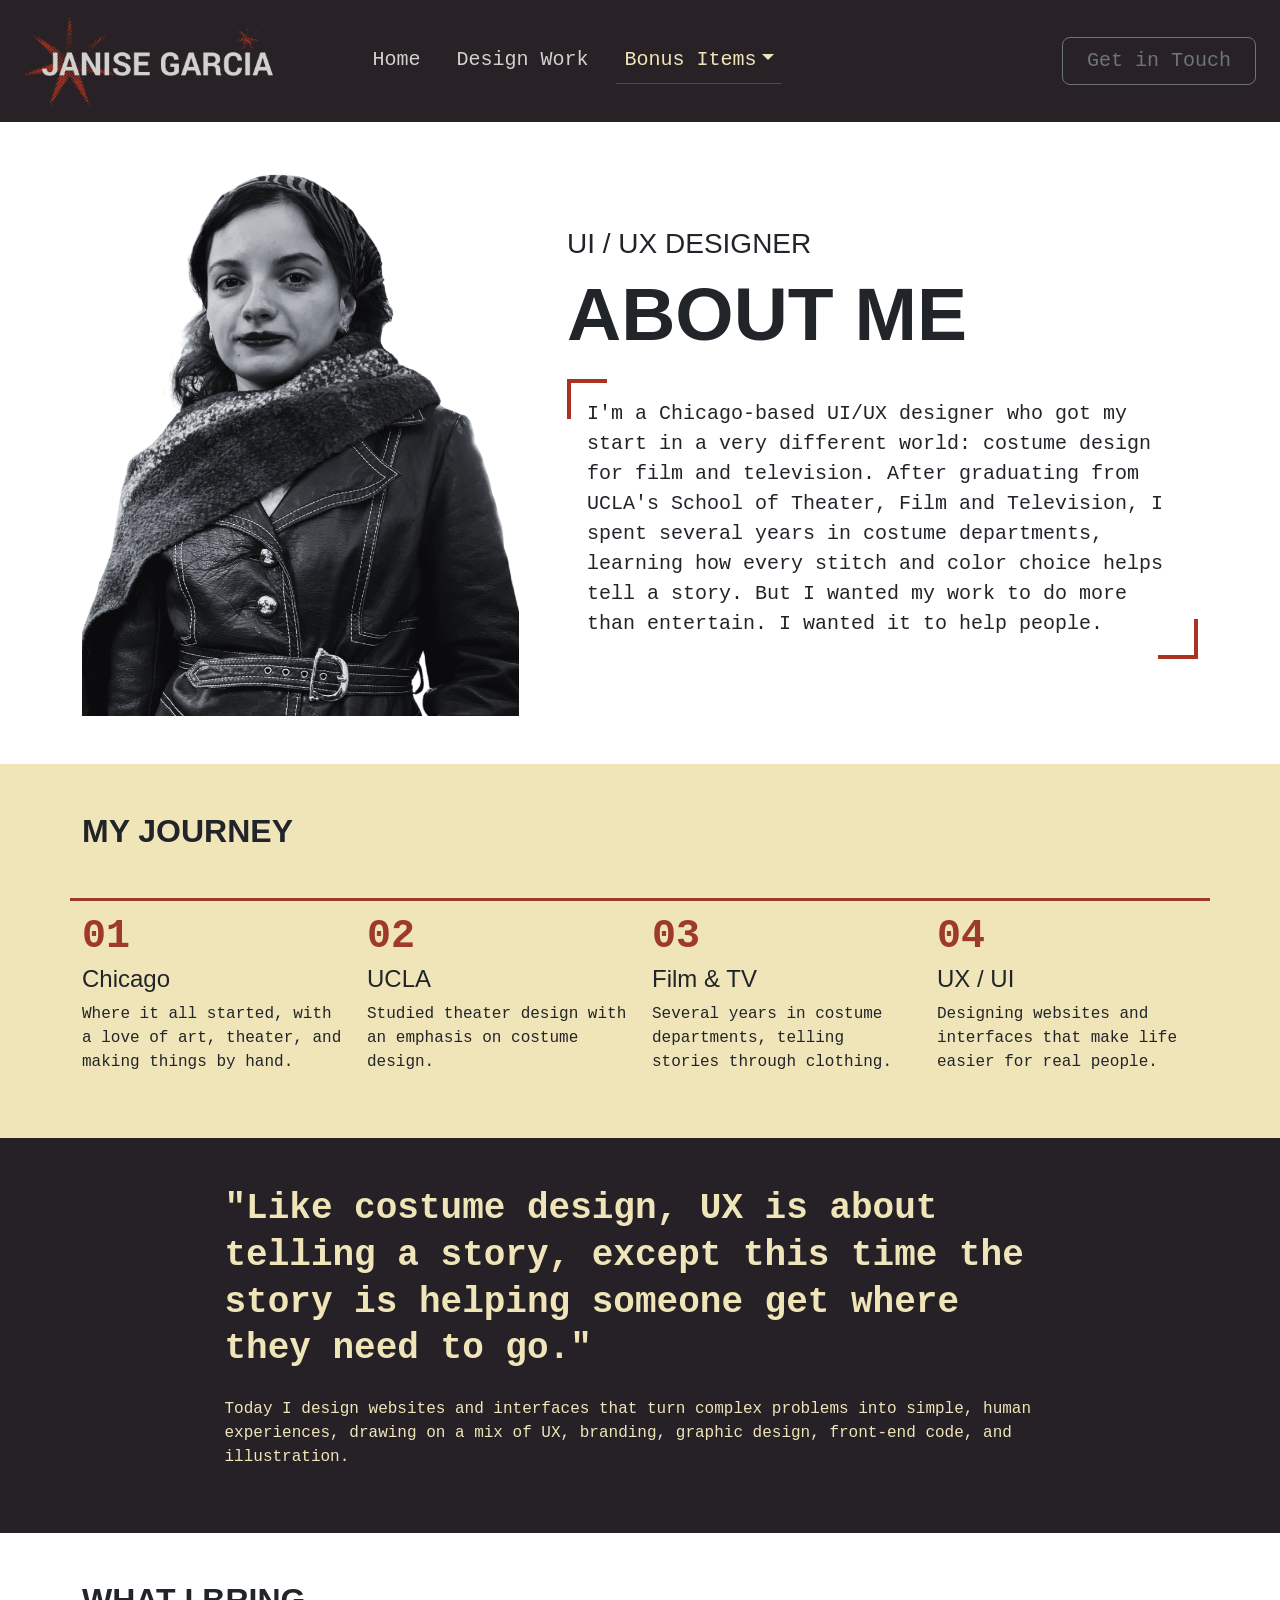
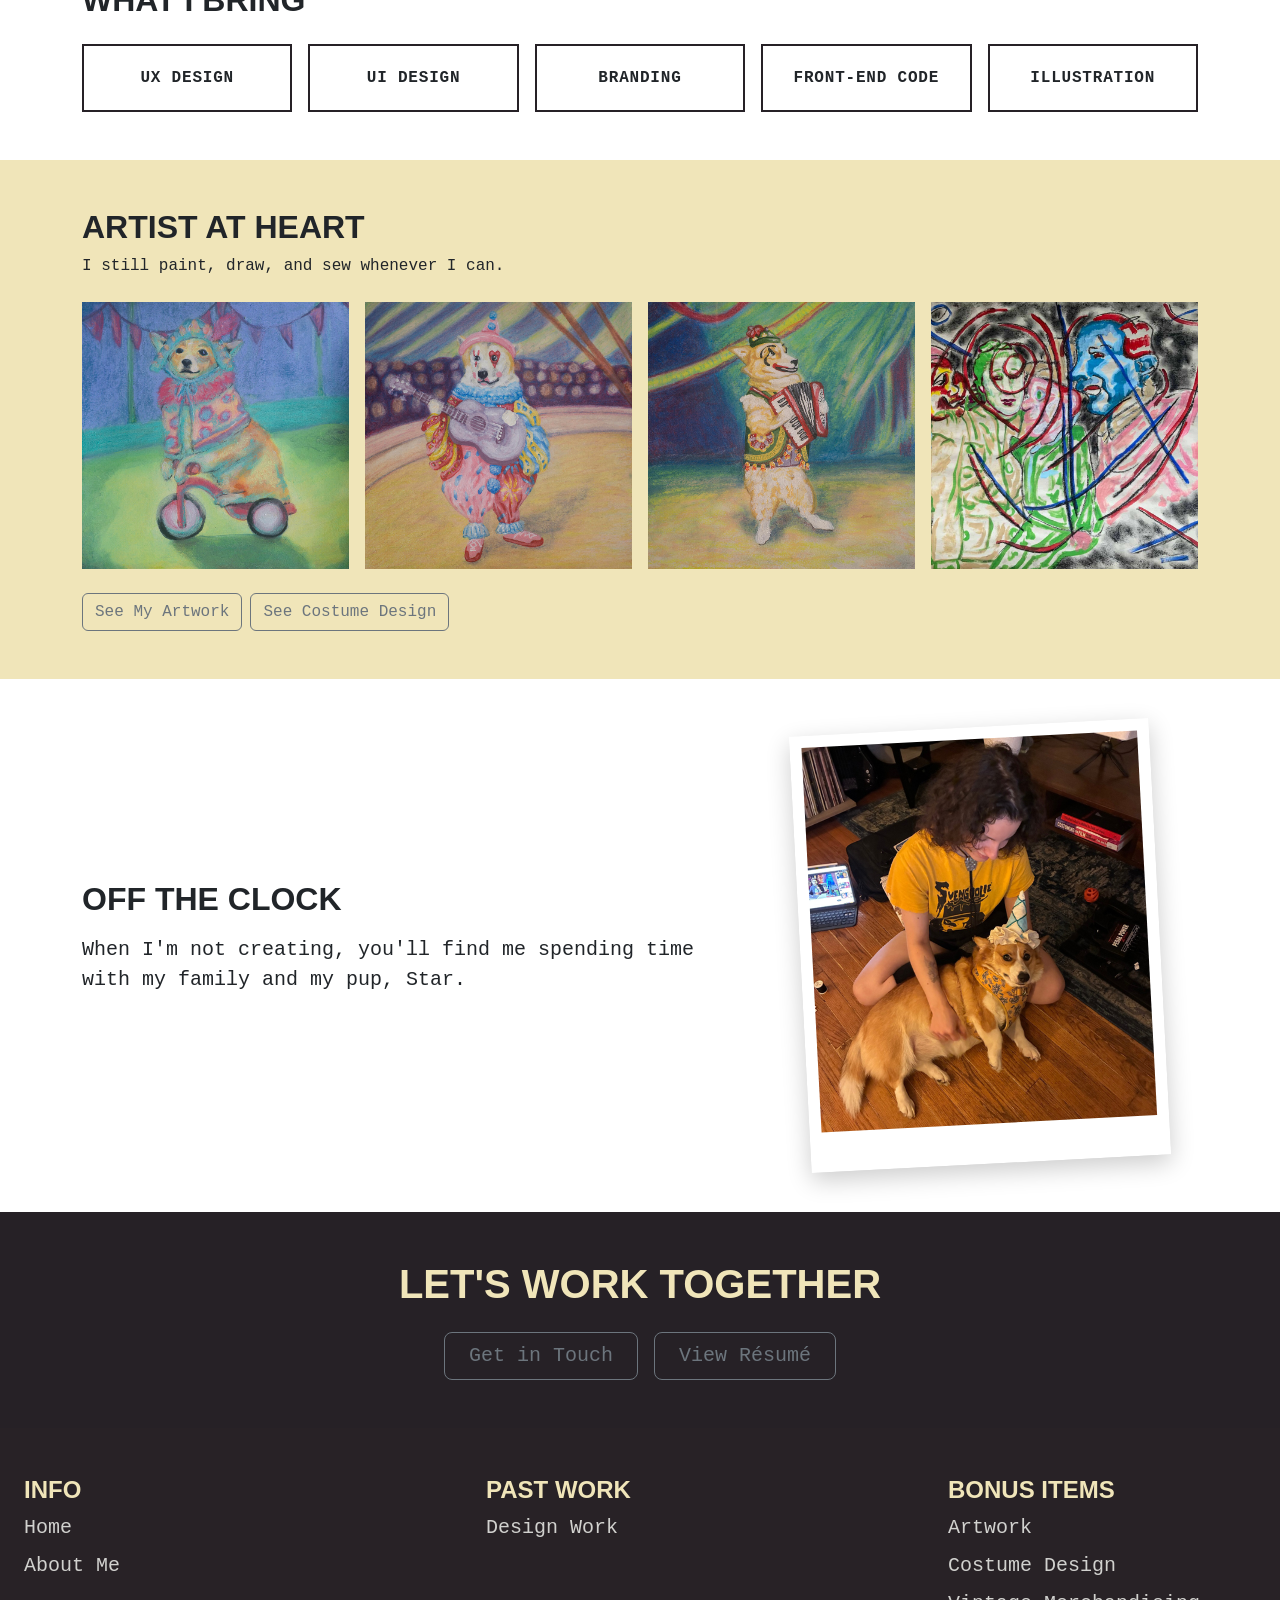
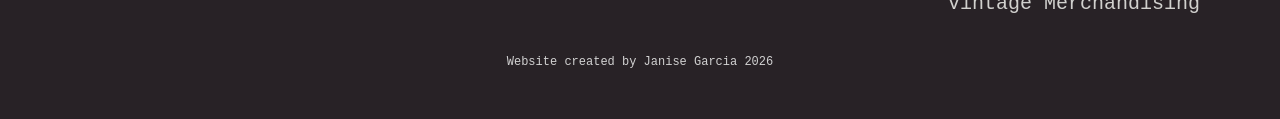
==== commit 39471bd4: "updated about me, added photos" ====
--- a/about-me.html
+++ b/about-me.html
@@ -148,10 +148,10 @@
     <h2 class="fw-bold mb-2">ARTIST AT HEART</h2>
     <p class="mb-4">I still paint, draw, and sew whenever I can.</p>
     <div class="row row-cols-2 row-cols-lg-4 g-3 mb-4">
-      <div class="col"><img src="images/about/art-1.jpg" class="img-fluid artist-img" alt="[Describe the piece]" loading="lazy"></div>
-      <div class="col"><img src="images/about/art-2.jpg" class="img-fluid artist-img" alt="[Describe the piece]" loading="lazy"></div>
-      <div class="col"><img src="images/about/art-3.jpg" class="img-fluid artist-img" alt="[Describe the piece]" loading="lazy"></div>
-      <div class="col"><img src="images/about/art-4.jpg" class="img-fluid artist-img" alt="[Describe the piece]" loading="lazy"></div>
+      <div class="col"><img src="images/spots-janise-garica.jpg" class="img-fluid artist-img" alt="[Describe the piece]" loading="lazy"></div>
+      <div class="col"><img src="images/he-waits-to-play-janise-garica.jpg" class="img-fluid artist-img" alt="[Describe the piece]" loading="lazy"></div>
+      <div class="col"><img src="images/big-top-serenade-janise-garica.jpg" class="img-fluid artist-img" alt="[Describe the piece]" loading="lazy"></div>
+      <div class="col"><img src="images/janise-garcia-hollywood-1.jpg" class="img-fluid artist-img" alt="[Describe the piece]" loading="lazy"></div>
     </div>
     <div class="d-flex flex-wrap gap-2">
       <a href="artwork.html" class="btn btn-outline-secondary">See My Artwork</a>
@@ -164,7 +164,7 @@
 <section class="about-personal container py-5">
   <div class="row align-items-center g-5 flex-lg-row-reverse">
     <div class="col-lg-5 text-center">
-      <img src="images/about/janise-and-star.jpg" class="img-fluid snapshot" alt="Janise with her dog, Star">
+      <img src="images/mewithstar.jpg" class="img-fluid snapshot" alt="Janise with her dog, Star">
     </div>
     <div class="col-lg-7">
       <h2 class="fw-bold mb-3">OFF THE CLOCK</h2>
